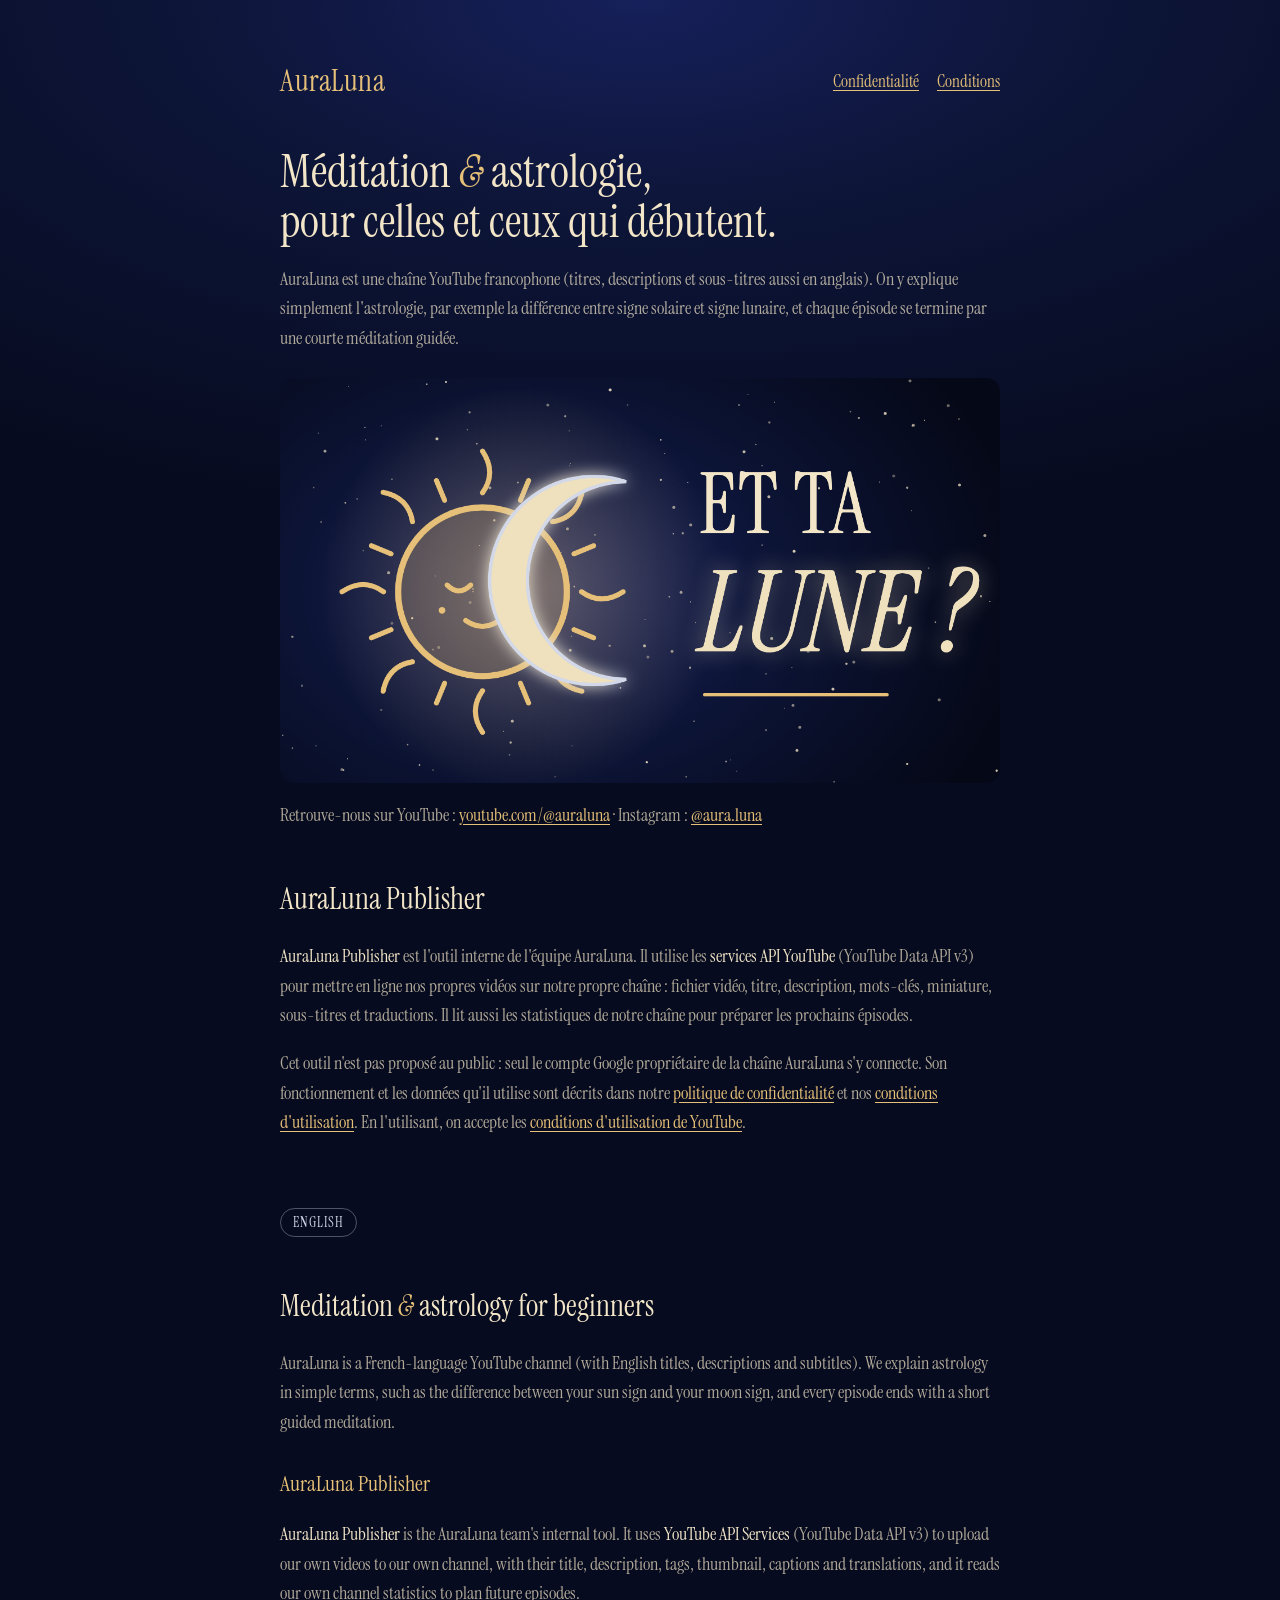
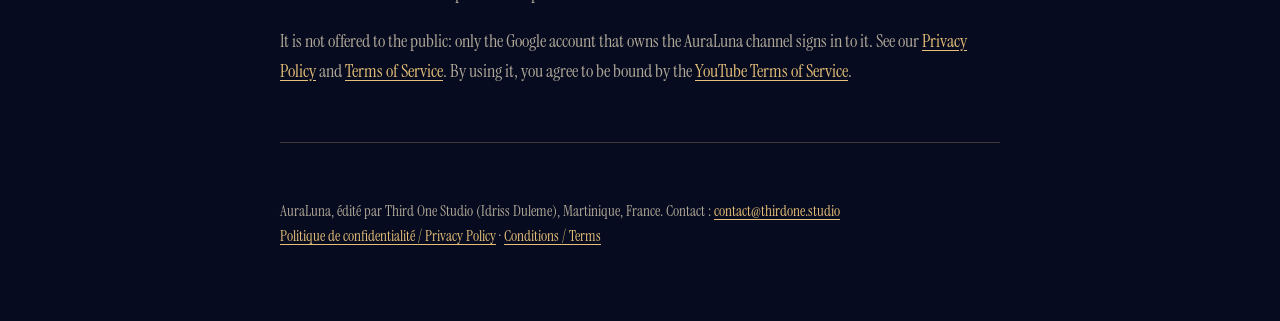
==== index.html @ 545b66f4 "AuraLuna: page d'accueil, confidentialité et conditions Co-Authored-By: Claude Opus 5.5 <noreply@ant" ====
<!doctype html>
<html lang="fr">
<head>
  <meta charset="utf-8">
  <meta name="viewport" content="width=device-width, initial-scale=1">
  <title>AuraLuna · méditation & astrologie</title>
  <meta name="description" content="AuraLuna, chaîne YouTube de méditations guidées et d'astrologie pour débutants. AuraLuna Publisher est l'outil interne qui publie nos propres vidéos via les services API YouTube.">
  <link rel="preconnect" href="https://fonts.googleapis.com">
  <link rel="preconnect" href="https://fonts.gstatic.com" crossorigin>
  <link href="https://fonts.googleapis.com/css2?family=Instrument+Serif:ital@0;1&display=swap" rel="stylesheet">
  <link rel="stylesheet" href="style.css">
</head>
<body>
  <div class="wrap">
    <header class="top">
      <a class="brand" href="./">AuraLuna</a>
      <nav><a href="privacy.html">Confidentialité</a><a href="terms.html">Conditions</a></nav>
    </header>

    <section class="hero">
      <h1>Méditation <em>&</em> astrologie,<br>pour celles et ceux qui débutent.</h1>
      <p>AuraLuna est une chaîne YouTube francophone (titres, descriptions et sous-titres aussi en anglais). On y explique simplement l'astrologie, par exemple la différence entre signe solaire et signe lunaire, et chaque épisode se termine par une courte méditation guidée.</p>
      <img src="auraluna.png" alt="Un soleil doré et un croissant de lune nacré qui se chevauchent sur un ciel bleu nuit, avec le texte ET TA LUNE ?" width="1280" height="720">
      <p>Retrouve-nous sur YouTube : <a href="https://www.youtube.com/@auraluna">youtube.com/@auraluna</a> · Instagram : <a href="https://www.instagram.com/aura.luna/">@aura.luna</a></p>
    </section>

    <h2>AuraLuna Publisher</h2>
    <p><strong>AuraLuna Publisher</strong> est l'outil interne de l'équipe AuraLuna. Il utilise les <strong>services API YouTube</strong> (YouTube Data API v3) pour mettre en ligne nos propres vidéos sur notre propre chaîne : fichier vidéo, titre, description, mots-clés, miniature, sous-titres et traductions. Il lit aussi les statistiques de notre chaîne pour préparer les prochains épisodes.</p>
    <p>Cet outil n'est pas proposé au public : seul le compte Google propriétaire de la chaîne AuraLuna s'y connecte. Son fonctionnement et les données qu'il utilise sont décrits dans notre <a href="privacy.html">politique de confidentialité</a> et nos <a href="terms.html">conditions d'utilisation</a>. En l'utilisant, on accepte les <a href="https://www.youtube.com/t/terms">conditions d'utilisation de YouTube</a>.</p>

    <span class="lang">English</span>
    <h2>Meditation <em>&</em> astrology for beginners</h2>
    <p>AuraLuna is a French-language YouTube channel (with English titles, descriptions and subtitles). We explain astrology in simple terms, such as the difference between your sun sign and your moon sign, and every episode ends with a short guided meditation.</p>
    <h3>AuraLuna Publisher</h3>
    <p><strong>AuraLuna Publisher</strong> is the AuraLuna team's internal tool. It uses <strong>YouTube API Services</strong> (YouTube Data API v3) to upload our own videos to our own channel, with their title, description, tags, thumbnail, captions and translations, and it reads our own channel statistics to plan future episodes.</p>
    <p>It is not offered to the public: only the Google account that owns the AuraLuna channel signs in to it. See our <a href="privacy.html#en">Privacy Policy</a> and <a href="terms.html#en">Terms of Service</a>. By using it, you agree to be bound by the <a href="https://www.youtube.com/t/terms">YouTube Terms of Service</a>.</p>

    <hr>
    <footer>
      AuraLuna, édité par Third One Studio (Idriss Duleme), Martinique, France. Contact : <a href="mailto:contact@thirdone.studio">contact@thirdone.studio</a><br>
      <a href="privacy.html">Politique de confidentialité / Privacy Policy</a> · <a href="terms.html">Conditions / Terms</a>
    </footer>
  </div>
</body>
</html>
---- style.css ----
:root {
  --night: #070b1f;
  --ink: #0d1538;
  --ivory: #f3e6c8;
  --gold: #e6c078;
  --silver: #d3d9e8;
  --muted: rgba(243, 230, 200, 0.72);
}
* { box-sizing: border-box; }
html { background: var(--night); }
body {
  margin: 0;
  min-height: 100vh;
  background: radial-gradient(ellipse 90% 60% at 50% 0%, #16205a 0%, var(--ink) 40%, var(--night) 100%) fixed;
  color: var(--ivory);
  font: 18px/1.65 "Instrument Serif", Georgia, "Times New Roman", serif;
}
a { color: var(--gold); text-underline-offset: 3px; overflow-wrap: anywhere; }
a:hover { color: var(--ivory); }
.wrap { max-width: 760px; margin: 0 auto; padding: 56px 20px 72px; }
header.top { display: flex; align-items: center; justify-content: space-between; gap: 16px; flex-wrap: wrap; margin-bottom: 40px; }
.brand { font-size: 30px; color: var(--gold); text-decoration: none; letter-spacing: 0.5px; }
nav { display: flex; flex-wrap: wrap; gap: 6px 18px; }
nav a { font-size: 17px; }
h1 { font-size: 46px; line-height: 1.1; font-weight: 400; margin: 0 0 12px; }
h1 em, h2 em { color: var(--gold); }
h2 { font-size: 30px; font-weight: 400; margin: 44px 0 10px; }
h3 { font-size: 22px; font-weight: 400; color: var(--gold); margin: 28px 0 6px; }
p, li { color: var(--muted); }
strong { color: var(--ivory); font-weight: 400; }
.hero img { width: 100%; height: auto; border-radius: 14px; margin: 24px 0 8px; display: block; }
.lang { display: inline-block; font-size: 14px; letter-spacing: 1px; text-transform: uppercase; color: var(--silver); border: 1px solid rgba(211, 217, 232, 0.35); border-radius: 999px; padding: 2px 12px; margin-top: 52px; }
hr { border: 0; border-top: 1px solid rgba(230, 192, 120, 0.25); margin: 56px 0 0; }
footer { margin-top: 56px; font-size: 15px; color: var(--muted); }
@media (max-width: 520px) {
  body { font-size: 17px; }
  h1 { font-size: 36px; }
  h2 { font-size: 26px; }
  .wrap { padding: 36px 16px 56px; }
}
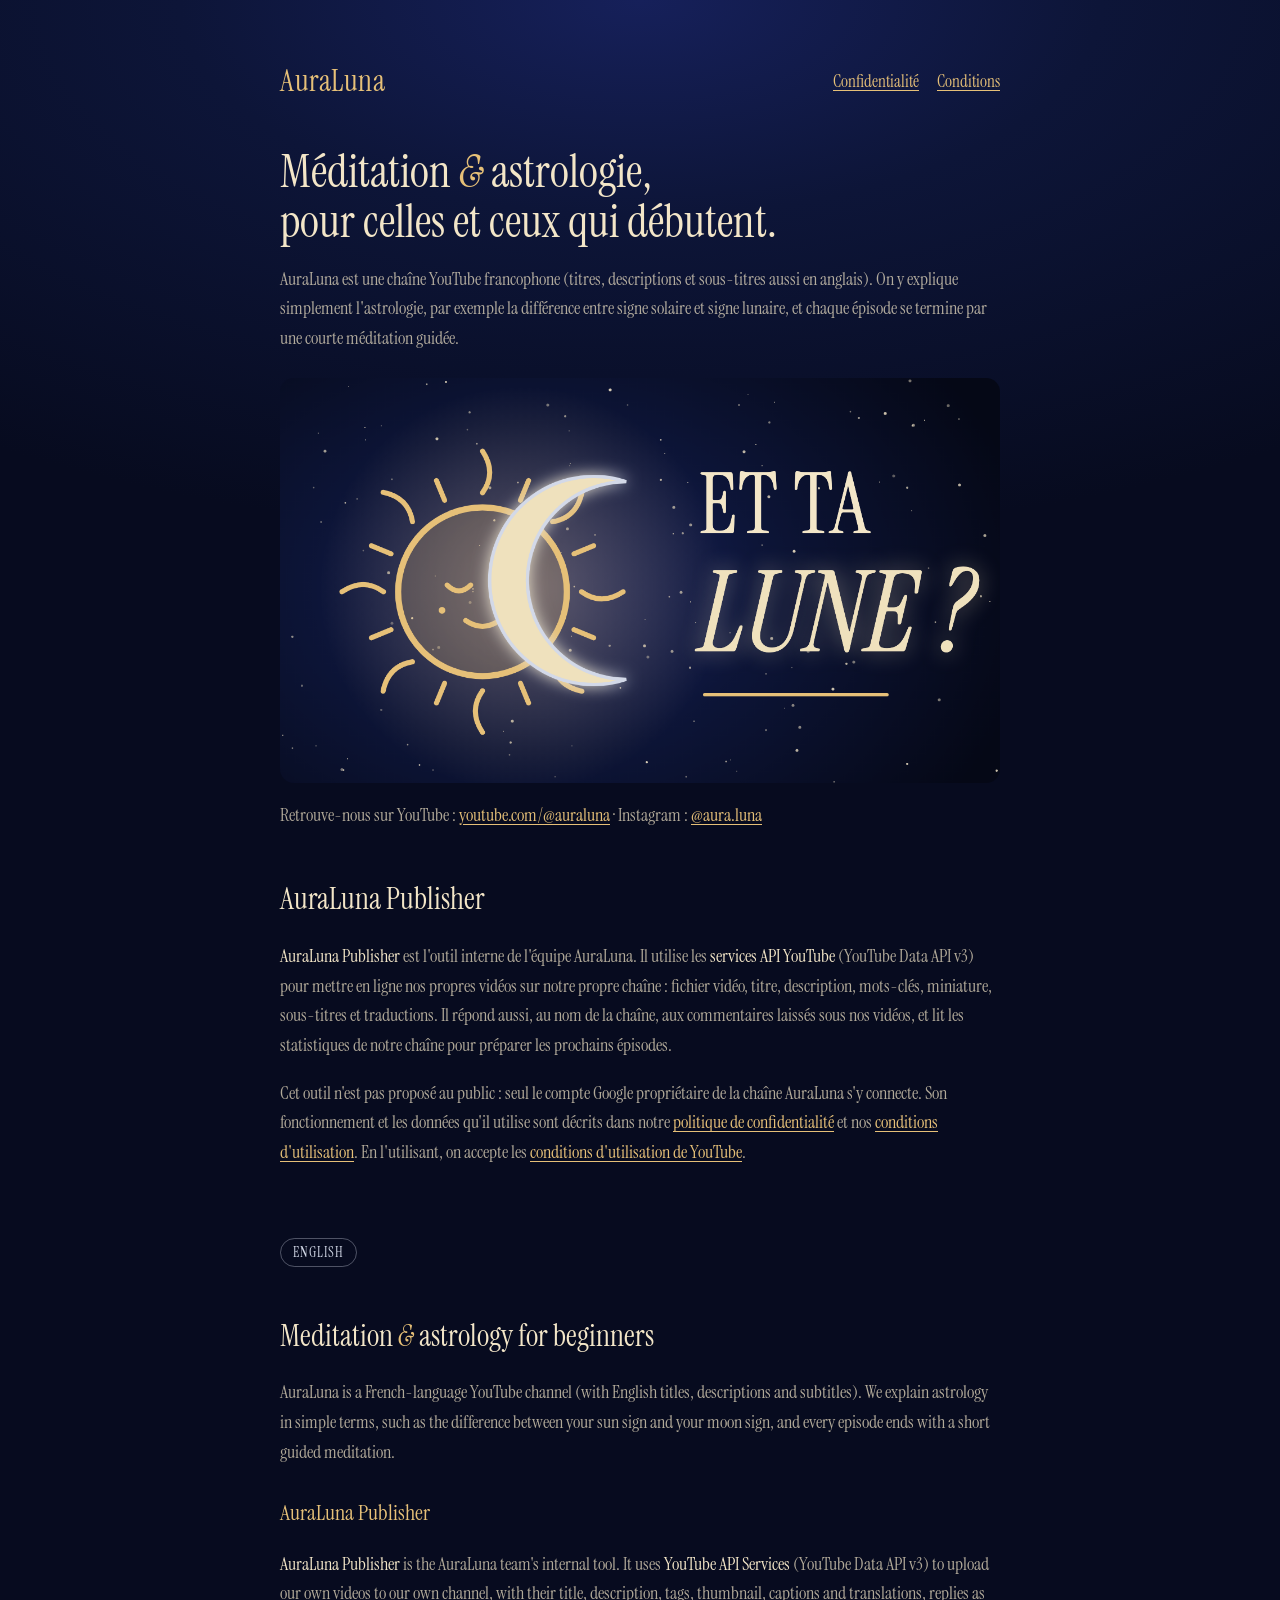
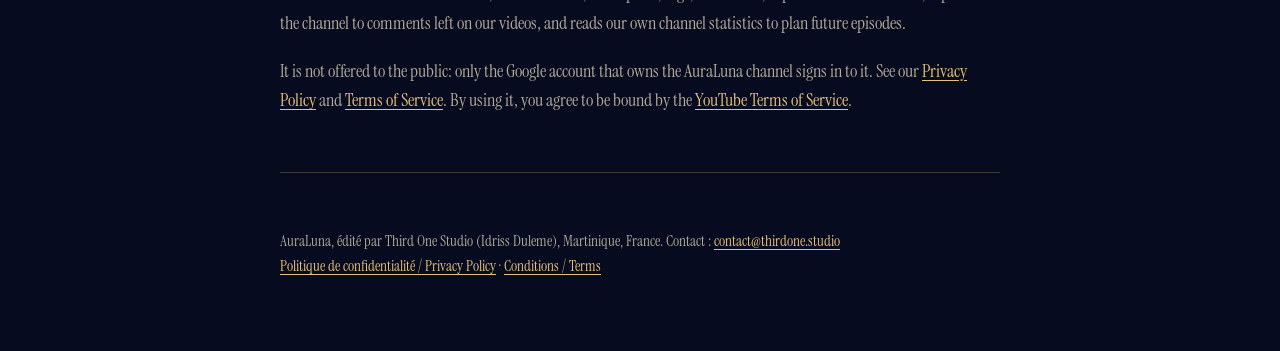
==== commit 5aab3665: "Pages : réponses aux commentaires de nos vidéos Co-Authored-By: Claude Opus 5.5 <noreply@anthropic.c" ====
--- a/index.html
+++ b/index.html
@@ -25,14 +25,14 @@
     </section>
 
     <h2>AuraLuna Publisher</h2>
-    <p><strong>AuraLuna Publisher</strong> est l'outil interne de l'équipe AuraLuna. Il utilise les <strong>services API YouTube</strong> (YouTube Data API v3) pour mettre en ligne nos propres vidéos sur notre propre chaîne : fichier vidéo, titre, description, mots-clés, miniature, sous-titres et traductions. Il lit aussi les statistiques de notre chaîne pour préparer les prochains épisodes.</p>
+    <p><strong>AuraLuna Publisher</strong> est l'outil interne de l'équipe AuraLuna. Il utilise les <strong>services API YouTube</strong> (YouTube Data API v3) pour mettre en ligne nos propres vidéos sur notre propre chaîne : fichier vidéo, titre, description, mots-clés, miniature, sous-titres et traductions. Il répond aussi, au nom de la chaîne, aux commentaires laissés sous nos vidéos, et lit les statistiques de notre chaîne pour préparer les prochains épisodes.</p>
     <p>Cet outil n'est pas proposé au public : seul le compte Google propriétaire de la chaîne AuraLuna s'y connecte. Son fonctionnement et les données qu'il utilise sont décrits dans notre <a href="privacy.html">politique de confidentialité</a> et nos <a href="terms.html">conditions d'utilisation</a>. En l'utilisant, on accepte les <a href="https://www.youtube.com/t/terms">conditions d'utilisation de YouTube</a>.</p>
 
     <span class="lang">English</span>
     <h2>Meditation <em>&</em> astrology for beginners</h2>
     <p>AuraLuna is a French-language YouTube channel (with English titles, descriptions and subtitles). We explain astrology in simple terms, such as the difference between your sun sign and your moon sign, and every episode ends with a short guided meditation.</p>
     <h3>AuraLuna Publisher</h3>
-    <p><strong>AuraLuna Publisher</strong> is the AuraLuna team's internal tool. It uses <strong>YouTube API Services</strong> (YouTube Data API v3) to upload our own videos to our own channel, with their title, description, tags, thumbnail, captions and translations, and it reads our own channel statistics to plan future episodes.</p>
+    <p><strong>AuraLuna Publisher</strong> is the AuraLuna team's internal tool. It uses <strong>YouTube API Services</strong> (YouTube Data API v3) to upload our own videos to our own channel, with their title, description, tags, thumbnail, captions and translations, replies as the channel to comments left on our videos, and reads our own channel statistics to plan future episodes.</p>
     <p>It is not offered to the public: only the Google account that owns the AuraLuna channel signs in to it. See our <a href="privacy.html#en">Privacy Policy</a> and <a href="terms.html#en">Terms of Service</a>. By using it, you agree to be bound by the <a href="https://www.youtube.com/t/terms">YouTube Terms of Service</a>.</p>
 
     <hr>
